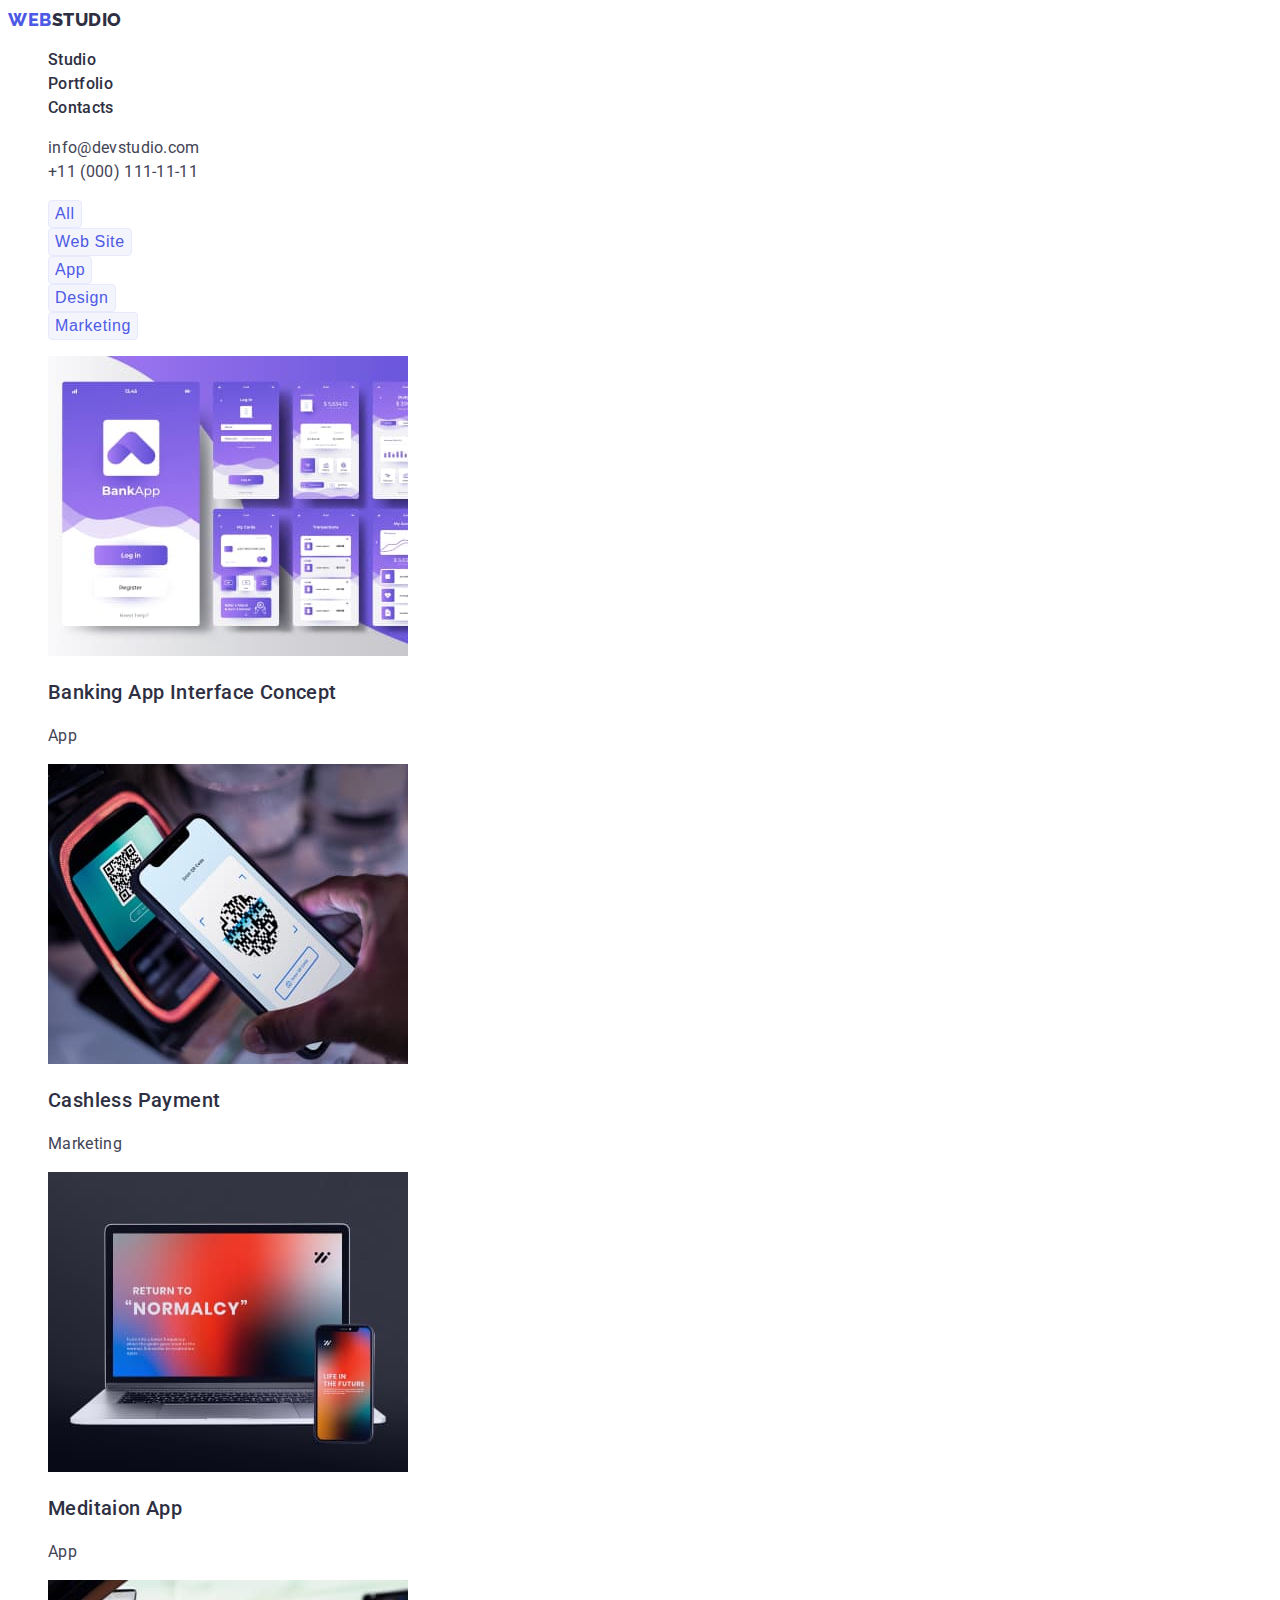
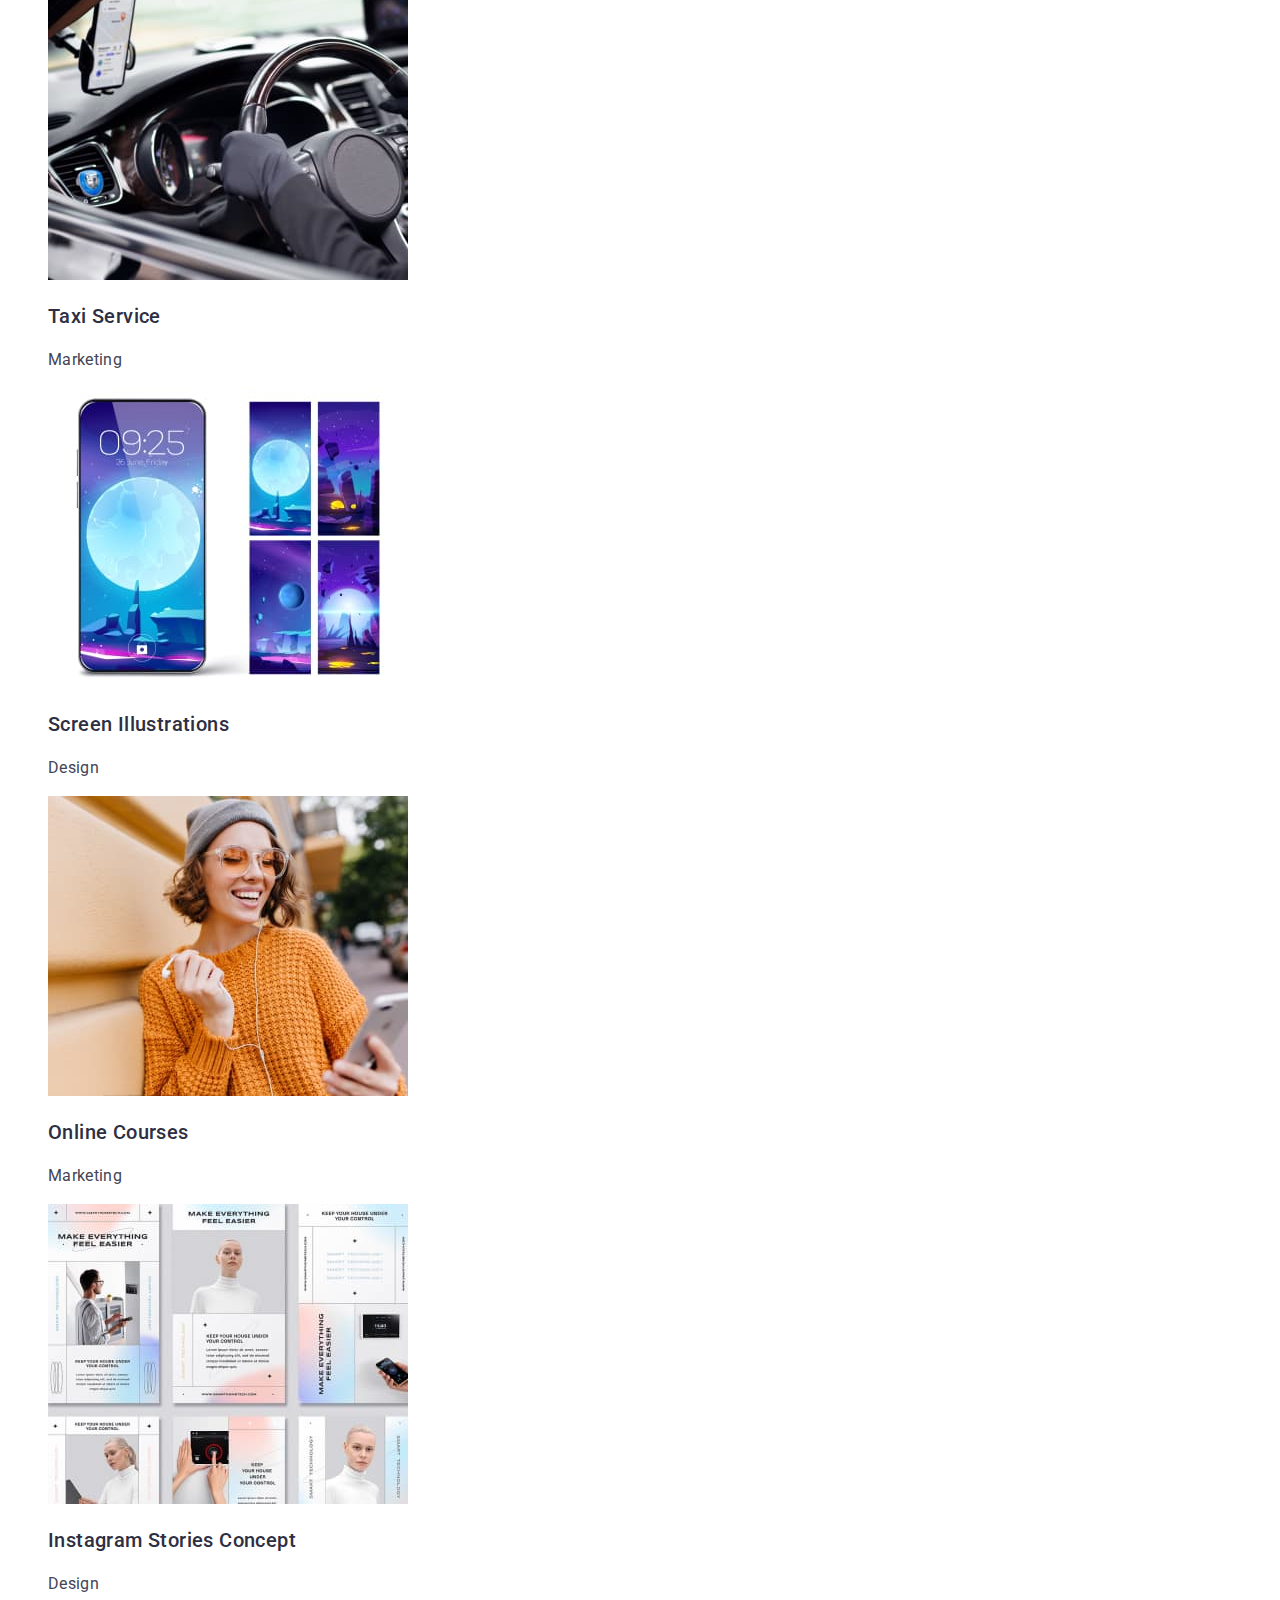
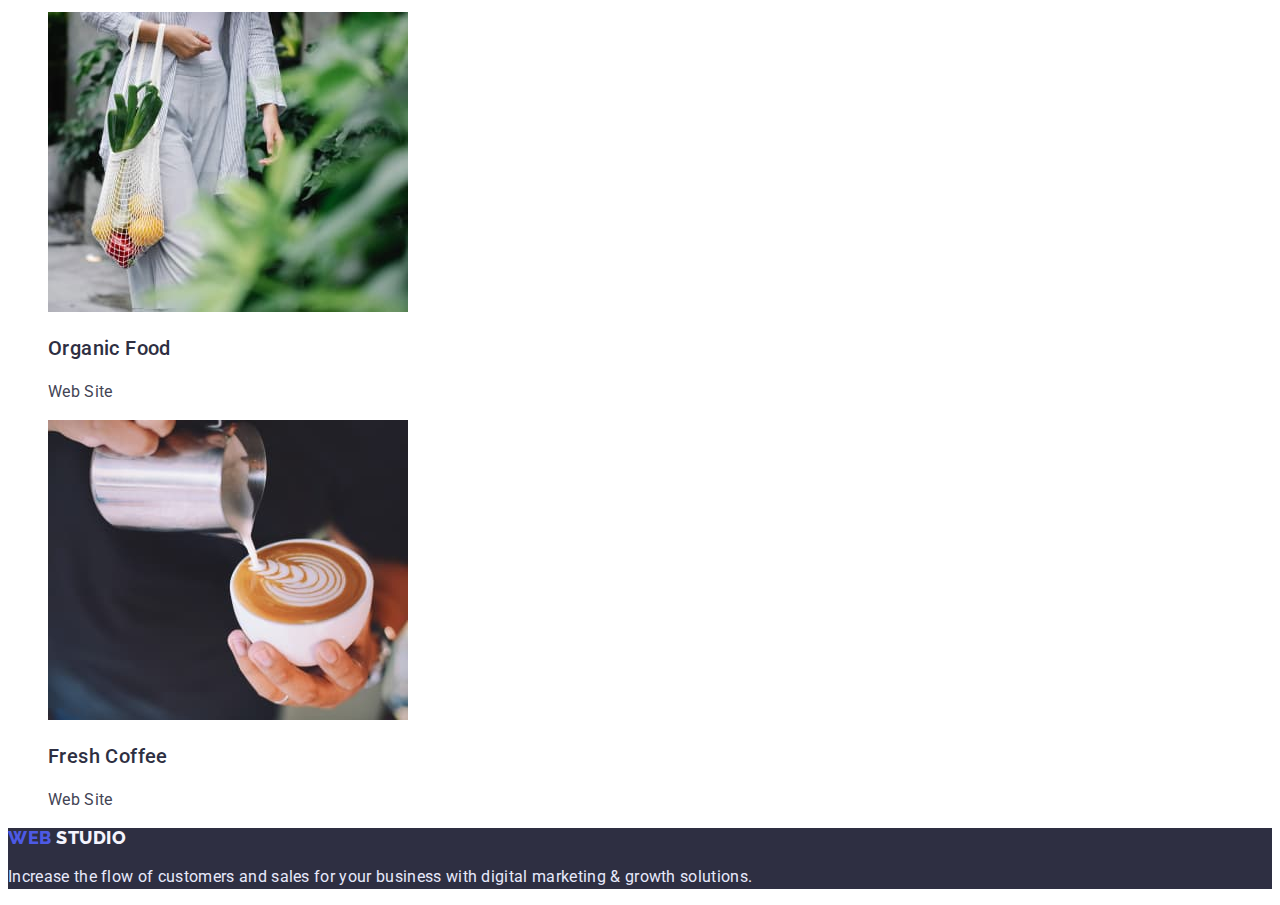
==== portfolio.html @ 437893ed "Add files via upload" ====
<!DOCTYPE html>
<html lang="en">

<head>
    <meta charset="UTF-8">
    <meta http-equiv="X-UA-Compatible" content="IE=edge">
    <meta name="viewport" content="width=device-width, initial-scale=1.0">
    <title>Document</title>
    <link rel="stylesheet" href="./css/styles.css">
    <link
        href="https://fonts.googleapis.com/css2?family=Raleway:wght@800&family=Roboto:wght@400;500;700;900&display=swap"
        rel="stylesheet">

<body>
    <header>
        <nav>
            <a href="./index.html" class="logo"><span class="logo-web">Web</span><span
                    class="logo-studio">Studio</span></a>
            <ul class="stud-portf-con">
                <li> <a href="./index.html" class="navigation">Studio </a> </li>
                <li> <a href="./portfolio.html" class="navigation"> Portfolio</a></li>
                <li> <a href="" class="navigation"> Contacts</a></li>
            </ul>
        </nav>
        <address>
            <ul class="contacts-list">
                <li><a href="mailto:info@devstudio.com" class="contacts"> info@devstudio.com</a></li>
                <li><a href="tel:+110001111111" class="contacts"> +11 (000) 111-11-11</a></li>
            </ul>
        </address>

    </header>
    <main class="main-portfolio">
        <ul class="portolio-butt">
            <li><button type="button" class="butt">All</button></li>
            <li><button type="button" class="butt">Web Site </button></li>
            <li><button type="button" class="butt">App </button></li>
            <li><button type="button" class="butt">Design</button></li>
            <li><button type="button" class="butt">Marketing</button></li>
        </ul>

        <ul class="row">
            <li class="project-app">
                <img src="./images/app.jpg" alt="App" width="360" class="img-app">
                <h3 class="header-portfolio">Banking App Interface Concept</h3>
                <p class="text-portfolio">App</p>
            </li>
            <li class="project-terminal">
                <img src="./images/terminal.jpg" alt="terminal" width="360">
                <h3 class="header-portfolio">Cashless Payment</h3>
                <p class="text-portfolio">Marketing</p>
            </li>
            <li class="project-laptop">
                <img src="./images/laptop.jpg" alt="laptop" width="360">
                <h3 class="header-portfolio">Meditaion App</h3>
                <p class="text-portfolio">App</p>
            </li>
            <li class="project-helm">
                <img src="./images/helm.jpg" alt="helm" width="360">
                <h3 class="header-portfolio">Taxi Service</h3>
                <p class="text-portfolio">Marketing</p>
            </li>
            <li class="project-phone">
                <img src="./images/phone.jpg" alt="phone" width="360">
                <h3 class="header-portfolio">Screen Illustrations</h3>
                <p class="text-portfolio">Design</p>
            </li>
            <li class="project-girl">
                <img src="./images/girl.jpg" alt="girl" width="360">
                <h3 class="header-portfolio">Online Courses</h3>
                <p class="text-portfolio">Marketing</p>
            </li>
            <li class="project-collage">
                <img src="./images/collage.jpg" alt="collage" width="360">
                <h3 class="header-portfolio">Instagram Stories Concept</h3>
                <p class="text-portfolio">Design</p>
            </li>
            <li class="project-shopper">
                <img src="./images/shopper.jpg" alt="shopper" width="360">
                <h3 class="header-portfolio">Organic Food</h3>
                <p class="text-portfolio">Web Site</p>
            </li>
            <li class="project-coffee">
                <img src="./images/coffee.jpg" alt="coffee" width="360">
                <h3 class="header-portfolio">Fresh Coffee</h3>
                <p class="text-portfolio">Web Site</p>
            </li>
        </ul>


    </main>
    <footer class="footer">
        <a href="./index.html" class="logo-f"><span class="logo-web-f"> Web</span><span class="logo-studio-f">
                Studio</span></a>
        <p class="text-f">Increase the flow of customers and sales for your business with digital marketing & growth
            solutions.
        </p>
    </footer>
---- css/styles.css ----
body {
  font-family: "Roboto", sans-serif;
  color: var(--dark);
  background: var(--white);
}
:root {
  --primary-brand: #4d5ae5;
  --pressed-state: #404bbf;
  --dark: #2e2f42;
  --success: #31d0aa;
  --text: #434455;
  --subtle-text: #8e8f99;
  --accent: #e7e9fc;
  --light: #f4f4fd;
  --modal-overlay: #2e2f42;
  --hero-background: #2e2f42;
  --white: #ffffff;
}
.logo {
  font-family: "Raleway", sans-serif;
  font-weight: 800;
  font-size: 18px;
  line-height: 1.33;
  letter-spacing: 0.03em;
  text-transform: uppercase;
  text-decoration: none;
}
.logo-web {
  color: var(--primary-brand);
}
.logo-studio {
  color: var(--dark);
}
.stud-portf-con {
  list-style: none;
}
.navigation {
  font-weight: 500;
  font-size: 16px;
  line-height: 1.5;
  letter-spacing: 0.02em;
  color: var(--dark);
  text-decoration: none;
  list-style: none;
}
.navigation:active {
  color: var(--pressed-state);
}
.contacts-list {
  list-style: none;
}
.contacts {
  font-weight: 400;
  font-size: 16px;
  line-height: 1.5;
  letter-spacing: 0.02em;
  color: var(--text);
  font-style: normal;
  text-decoration: none;
}
.section-item {
  background: var(--hero-background);
}
.main-header {
  font-size: 56px;
  line-height: 1.07;
  letter-spacing: 0.02em;
  color: var(--white);
  width: 550px;
}
.order {
  background: var(--primary-brand);
  border-radius: 4px;
  font-weight: 500;
  font-size: 16px;
  letter-spacing: 0.04em;
  color: var(--white);
}
.order:hover,
.order:focus {
  background: var(--pressed-state1);
}
.advanteges-list,
.wp-img,
.contacts-list,
.portolio-butt,
.row {
  list-style: none;
}

.advant-header {
  font-weight: 500;
  font-size: 20px;
  line-height: 1.2;
  letter-spacing: 0.02em;
  color: var(--dark);
}
.advant-text {
  font-weight: 400;
  font-size: 16px;
  line-height: 1.5;
  letter-spacing: 0.02em;
  color: var(--text);
}
.header-proc ,
.header-team {
  font-weight: 700;
  font-size: 36px;
  line-height: 1.1;
  letter-spacing: 0.02em;
  color: var();
}
.name {
  font-weight: 500;
  font-size: 20px;
  line-height: 1.3;
  letter-spacing: 0.02em;
}
.position {
  font-weight: 400;
  font-size: 16px;
  line-height: 1.5;
  letter-spacing: 0.02em;
  color: var(--text);
}
.team {
  background: var(--light);
}
ul.personal > li {
  background: var(--white);
}
.footer {
  background-color: var(--dark);
}
.logo-f {
  font-family: "Raleway", sans-serif;
  font-weight: 800;
  font-size: 18px;
  line-height: 1.16;
  letter-spacing: 0.03em;
  text-transform: uppercase;
  text-decoration: none;
}
.logo-web-f {
  color: var(--primary-brand);
}
.logo-studio-f {
  color: var(--light);
}
.text-f {
  font-weight: 400;
  font-size: 16px;
  line-height: 1.5;
  letter-spacing: 0.02em;
  color: var(--accent);
}
.butt {
  font-weight: 500;
  font-size: 16px;
  line-height: 1.5;
  letter-spacing: 0.04em;
  color: var(--primary-brand);
  background: var(--light);
  border: 1px solid #e7e9fc;
  border-radius: 4px;
}
.header-portfolio {
  font-weight: 500;
  font-size: 20px;
  line-height: 1.2;
  letter-spacing: 0.02em;
  color: var(--dark);
}
.text-portfolio {
  font-weight: 400;
  font-size: 16px;
  line-height: 1.5;
  letter-spacing: 0.02em;
  color: var(--text);
}
.visually-hidden {
  position: absolute;
  width: 1px;
  height: 1px;
  margin: -1px;
  border: 0;
  padding: 0;
  white-space: nowrap;
  clip-path: inset(100%);
  clip: rect(0 0 0 0);
  overflow: hidden;
}
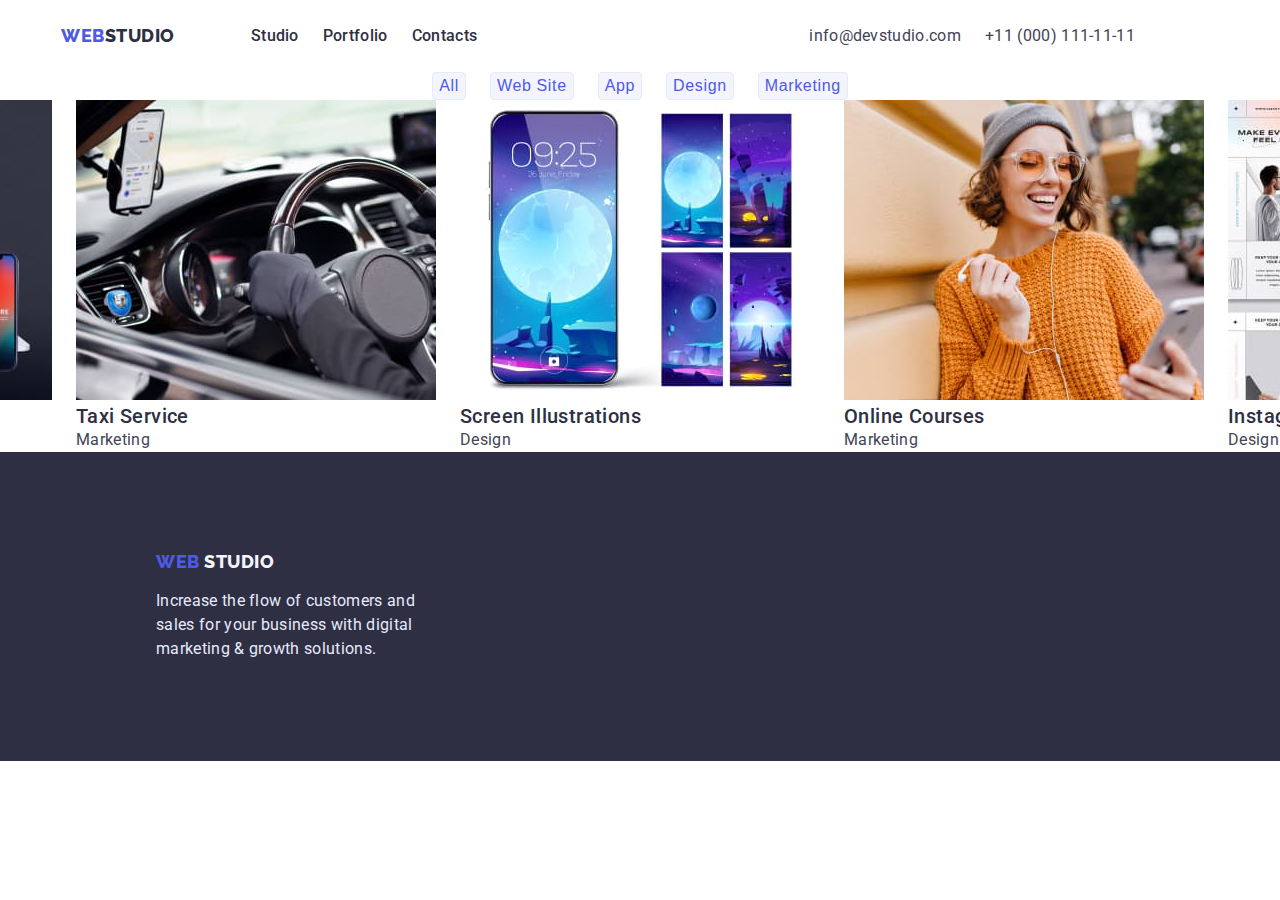
==== commit ca4b046a: "Add files via upload" ====
--- a/portfolio.html
+++ b/portfolio.html
@@ -13,24 +13,27 @@
 
 <body>
     <header>
-        <nav>
-            <a href="./index.html" class="logo"><span class="logo-web">Web</span><span
-                    class="logo-studio">Studio</span></a>
-            <ul class="stud-portf-con">
-                <li> <a href="./index.html" class="navigation">Studio </a> </li>
-                <li> <a href="./portfolio.html" class="navigation"> Portfolio</a></li>
-                <li> <a href="" class="navigation"> Contacts</a></li>
-            </ul>
-        </nav>
-        <address>
-            <ul class="contacts-list">
-                <li><a href="mailto:info@devstudio.com" class="contacts"> info@devstudio.com</a></li>
-                <li><a href="tel:+110001111111" class="contacts"> +11 (000) 111-11-11</a></li>
-            </ul>
-        </address>
+        <div class="container header-cont">
+            <nav class="nav-header">
+                <a href="./index.html" class="logo"><span class="logo-web">Web</span><span
+                        class="logo-studio">Studio</span></a>
+                <ul class="stud-portf-con">
+                    <li> <a href="./index.html" class="navigation">Studio </a> </li>
+                    <li> <a href="./portfolio.html" class="navigation"> Portfolio</a></li>
+                    <li> <a href="" class="navigation"> Contacts</a></li>
+                </ul>
+            </nav>
+            <address class="address-cont">
+                <ul class="contacts-list">
+                    <li><a href="mailto:info@devstudio.com" class="contacts"> info@devstudio.com</a></li>
+                    <li><a href="tel:+110001111111" class="contacts"> +11 (000) 111-11-11</a></li>
+                </ul>
+            </address>
+        </div>
 
     </header>
     <main class="main-portfolio">
+        <div class="container">
         <ul class="portolio-butt">
             <li><button type="button" class="butt">All</button></li>
             <li><button type="button" class="butt">Web Site </button></li>
@@ -38,7 +41,7 @@
             <li><button type="button" class="butt">Design</button></li>
             <li><button type="button" class="butt">Marketing</button></li>
         </ul>
-
+            </div>
         <ul class="row">
             <li class="project-app">
                 <img src="./images/app.jpg" alt="App" width="360" class="img-app">
--- a/css/styles.css
+++ b/css/styles.css
@@ -2,6 +2,7 @@
   font-family: "Roboto", sans-serif;
   color: var(--dark);
   background: var(--white);
+  margin: 0;
 }
 :root {
   --primary-brand: #4d5ae5;
@@ -24,6 +25,7 @@
   letter-spacing: 0.03em;
   text-transform: uppercase;
   text-decoration: none;
+  margin-right: 76px;
 }
 .logo-web {
   color: var(--primary-brand);
@@ -31,9 +33,7 @@
 .logo-studio {
   color: var(--dark);
 }
-.stud-portf-con {
-  list-style: none;
-}
+
 .navigation {
   font-weight: 500;
   font-size: 16px;
@@ -46,8 +46,17 @@
 .navigation:active {
   color: var(--pressed-state);
 }
+.address-cont {
+  display: flex;
+  margin-left: 332px;
+}
 .contacts-list {
   list-style: none;
+  justify-content: flex-end;
+  gap: 40px;
+}
+.stud-portf-con {
+  gap: 40px;
 }
 .contacts {
   font-weight: 400;
@@ -60,6 +69,7 @@
 }
 .section-item {
   background: var(--hero-background);
+  display: block;
 }
 .main-header {
   font-size: 56px;
@@ -67,6 +77,8 @@
   letter-spacing: 0.02em;
   color: var(--white);
   width: 550px;
+  text-align: center;
+  margin-bottom: 48px;
 }
 .order {
   background: var(--primary-brand);
@@ -75,17 +87,27 @@
   font-size: 16px;
   letter-spacing: 0.04em;
   color: var(--white);
+  text-align: center;
+  margin-left: 200px;
+  border: 0;
+  width: 169px;
+  height: 56px;
 }
 .order:hover,
 .order:focus {
-  background: var(--pressed-state1);
+  background: var(--pressed-state)
 }
 .advanteges-list,
 .wp-img,
 .contacts-list,
 .portolio-butt,
-.row {
+.row,
+.stud-portf-con,
+.personal {
   list-style: none;
+  display: flex;
+  justify-content: center;
+  gap: 24px;
 }
 
 .advant-header {
@@ -102,19 +124,23 @@
   letter-spacing: 0.02em;
   color: var(--text);
 }
-.header-proc ,
+.header-proc,
 .header-team {
   font-weight: 700;
   font-size: 36px;
   line-height: 1.1;
   letter-spacing: 0.02em;
   color: var();
+  text-align: center;
+  margin-bottom: 72px;
 }
 .name {
   font-weight: 500;
   font-size: 20px;
   line-height: 1.3;
   letter-spacing: 0.02em;
+  text-align: center;
+  margin-bottom: 8px;
 }
 .position {
   font-weight: 400;
@@ -122,15 +148,24 @@
   line-height: 1.5;
   letter-spacing: 0.02em;
   color: var(--text);
-}
-.team {
+  text-align: center;
+}
+.section-team {
+  padding: 120px 156px;
   background: var(--light);
 }
 ul.personal > li {
   background: var(--white);
+  height: 380px;
+}
+li.worker > img {
+  margin-bottom: 32px;
 }
 .footer {
   background-color: var(--dark);
+  padding-top: 100px ;
+  padding-bottom: 100px;
+  padding-left: 156px;
 }
 .logo-f {
   font-family: "Raleway", sans-serif;
@@ -140,12 +175,15 @@
   letter-spacing: 0.03em;
   text-transform: uppercase;
   text-decoration: none;
+  
 }
 .logo-web-f {
   color: var(--primary-brand);
+  
 }
 .logo-studio-f {
   color: var(--light);
+ 
 }
 .text-f {
   font-weight: 400;
@@ -153,6 +191,8 @@
   line-height: 1.5;
   letter-spacing: 0.02em;
   color: var(--accent);
+  width: 264px;
+  margin-top: 16px;
 }
 .butt {
   font-weight: 500;
@@ -189,4 +229,49 @@
   clip-path: inset(100%);
   clip: rect(0 0 0 0);
   overflow: hidden;
+}
+h1,
+h2,
+h3,
+h4,
+h5,
+h6,
+p,
+ul {
+  margin: 0;
+  padding: 0;
+}
+.container {
+  max-width: 1158px;
+  padding: 0 15px;
+  margin: 0 auto;
+}
+.container.header-cont {
+  display: flex;
+}
+.nav-header {
+  display: flex;
+  justify-content: flex-start;
+}
+header {
+  padding-top: 24px;
+  padding-bottom: 24px;
+}
+.section-item {
+  max-height: 600px;
+  padding-top: 260px;
+  padding-left: 472px;
+  padding-bottom: 206px;
+}
+.section-features {
+  padding-top: 120px;
+  padding-bottom: 120px;
+  padding-right: 156px;
+  padding-left: 156px;
+}
+.section-team {
+  padding: 120px 156px;
+}
+.main-portfolio{
+  
 }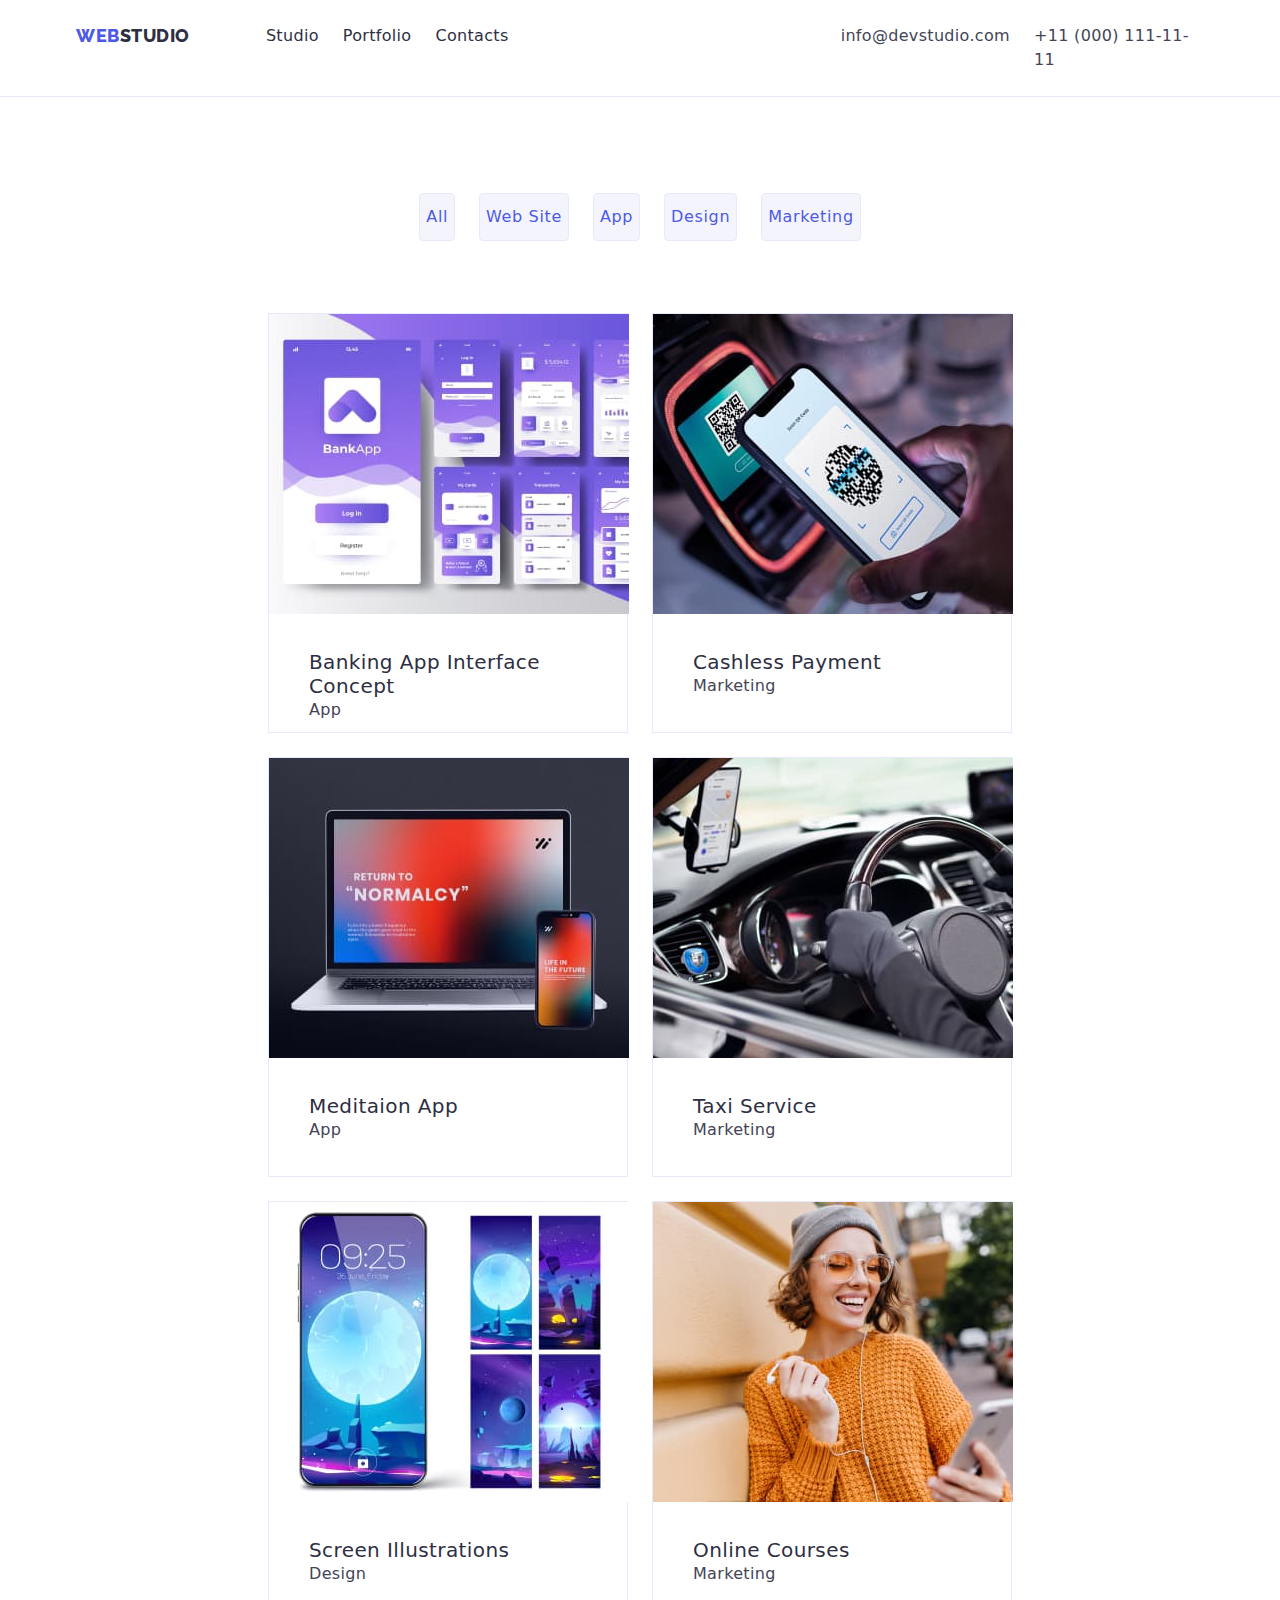
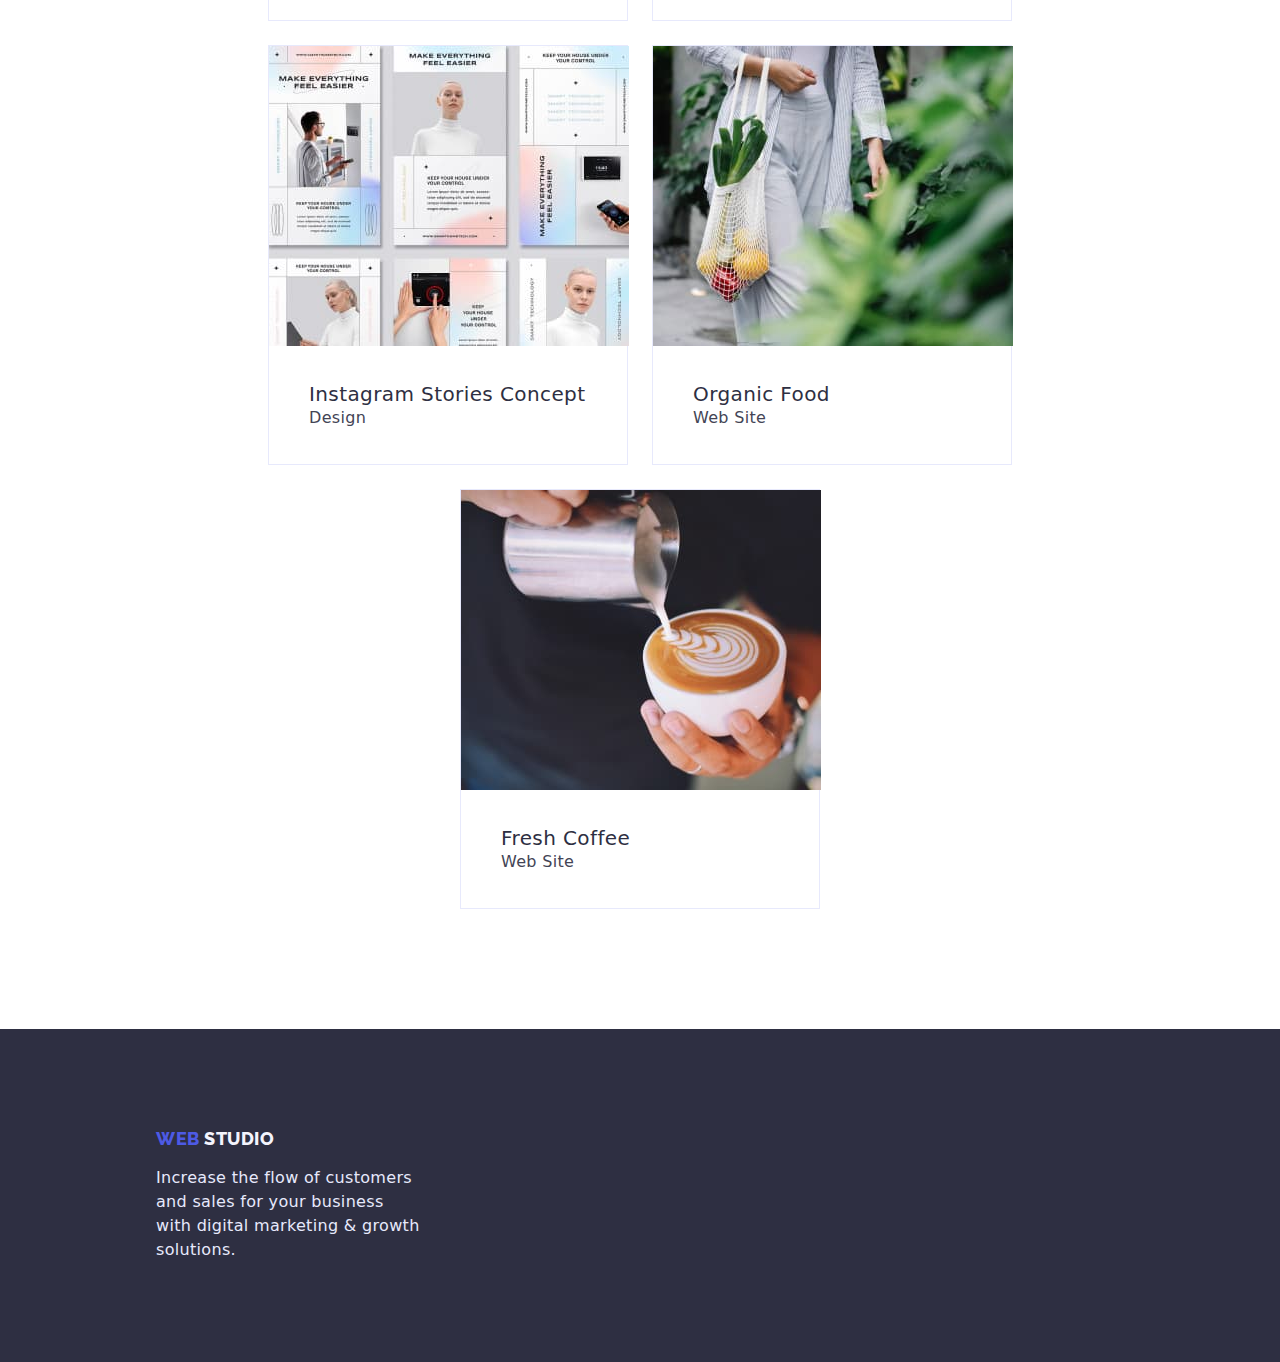
==== commit e0cad8b2: "Add files via upload" ====
--- a/portfolio.html
+++ b/portfolio.html
@@ -10,6 +10,7 @@
     <link
         href="https://fonts.googleapis.com/css2?family=Raleway:wght@800&family=Roboto:wght@400;500;700;900&display=swap"
         rel="stylesheet">
+    <link rel="stylesheet" href="./css/modern-normalize.css">
 
 <body>
     <header>
@@ -33,63 +34,75 @@
 
     </header>
     <main class="main-portfolio">
-        <div class="container">
-        <ul class="portolio-butt">
-            <li><button type="button" class="butt">All</button></li>
-            <li><button type="button" class="butt">Web Site </button></li>
-            <li><button type="button" class="butt">App </button></li>
-            <li><button type="button" class="butt">Design</button></li>
-            <li><button type="button" class="butt">Marketing</button></li>
-        </ul>
+        <section class="section portfolio-butt">
+            <div class="container">
+                <ul class="portolio-butt">
+                    <li><button type="button" class="butt">All</button></li>
+                    <li><button type="button" class="butt">Web Site </button></li>
+                    <li><button type="button" class="butt">App </button></li>
+                    <li><button type="button" class="butt">Design</button></li>
+                    <li><button type="button" class="butt">Marketing</button></li>
+                </ul>
             </div>
-        <ul class="row">
-            <li class="project-app">
-                <img src="./images/app.jpg" alt="App" width="360" class="img-app">
-                <h3 class="header-portfolio">Banking App Interface Concept</h3>
-                <p class="text-portfolio">App</p>
-            </li>
-            <li class="project-terminal">
-                <img src="./images/terminal.jpg" alt="terminal" width="360">
-                <h3 class="header-portfolio">Cashless Payment</h3>
-                <p class="text-portfolio">Marketing</p>
-            </li>
-            <li class="project-laptop">
-                <img src="./images/laptop.jpg" alt="laptop" width="360">
-                <h3 class="header-portfolio">Meditaion App</h3>
-                <p class="text-portfolio">App</p>
-            </li>
-            <li class="project-helm">
-                <img src="./images/helm.jpg" alt="helm" width="360">
-                <h3 class="header-portfolio">Taxi Service</h3>
-                <p class="text-portfolio">Marketing</p>
-            </li>
-            <li class="project-phone">
-                <img src="./images/phone.jpg" alt="phone" width="360">
-                <h3 class="header-portfolio">Screen Illustrations</h3>
-                <p class="text-portfolio">Design</p>
-            </li>
-            <li class="project-girl">
-                <img src="./images/girl.jpg" alt="girl" width="360">
-                <h3 class="header-portfolio">Online Courses</h3>
-                <p class="text-portfolio">Marketing</p>
-            </li>
-            <li class="project-collage">
-                <img src="./images/collage.jpg" alt="collage" width="360">
-                <h3 class="header-portfolio">Instagram Stories Concept</h3>
-                <p class="text-portfolio">Design</p>
-            </li>
-            <li class="project-shopper">
-                <img src="./images/shopper.jpg" alt="shopper" width="360">
-                <h3 class="header-portfolio">Organic Food</h3>
-                <p class="text-portfolio">Web Site</p>
-            </li>
-            <li class="project-coffee">
-                <img src="./images/coffee.jpg" alt="coffee" width="360">
-                <h3 class="header-portfolio">Fresh Coffee</h3>
-                <p class="text-portfolio">Web Site</p>
-            </li>
-        </ul>
+        </section>
+        <section class="section project">
+            <div class="container">
+                <ul class="row">
 
+                    <li class="li-project">
+                        <img src="./images/app.jpg" alt="App" width="360" class="img-app">
+                        <h3 class="header-portfolio">Banking App Interface Concept</h3>
+                        <p class="text-portfolio">App</p>
+                    </li>
+                    <li class="li-project">
+                        <img src="./images/terminal.jpg" alt="terminal" width="360">
+                        <h3 class="header-portfolio">Cashless Payment</h3>
+                        <p class="text-portfolio">Marketing</p>
+                    </li>
+                    <li class="li-project">
+                        <img src="./images/laptop.jpg" alt="laptop" width="360">
+                        <h3 class="header-portfolio">Meditaion App</h3>
+                        <p class="text-portfolio">App</p>
+                    </li>
+
+                    <li class="li-project">
+                        <img src="./images/helm.jpg" alt="helm" width="360">
+                        <h3 class="header-portfolio">Taxi Service</h3>
+                        <p class="text-portfolio">Marketing</p>
+                    </li>
+                    <li class="li-project">
+                        <img src="./images/phone.jpg" alt="phone" width="360">
+                        <h3 class="header-portfolio">Screen Illustrations</h3>
+                        <p class="text-portfolio">Design</p>
+                    </li>
+                    <li class="li-project">
+                        <img src="./images/girl.jpg" alt="girl" width="360">
+                        <h3 class="header-portfolio">Online Courses</h3>
+                        <p class="text-portfolio">Marketing</p>
+                    </li>
+
+                    <li class="li-project">
+                        <img src="./images/collage.jpg" alt="collage" width="360">
+                        <h3 class="header-portfolio">Instagram Stories Concept</h3>
+                        <p class="text-portfolio">Design</p>
+                    </li>
+                    <li class="li-project">
+                        <img src="./images/shopper.jpg" alt="shopper" width="360">
+                        <h3 class="header-portfolio">Organic Food</h3>
+                        <p class="text-portfolio">Web Site</p>
+                    </li>
+                    <li class="li-project">
+                        <img src="./images/coffee.jpg" alt="coffee" width="360">
+                        <h3 class="header-portfolio">Fresh Coffee</h3>
+                        <p class="text-portfolio">Web Site</p>
+                    </li>
+
+
+
+
+                </ul>
+            </div>
+        </section>
 
     </main>
     <footer class="footer">
--- a/css/styles.css
+++ b/css/styles.css
@@ -95,7 +95,7 @@
 }
 .order:hover,
 .order:focus {
-  background: var(--pressed-state)
+  background: var(--pressed-state);
 }
 .advanteges-list,
 .wp-img,
@@ -163,7 +163,7 @@
 }
 .footer {
   background-color: var(--dark);
-  padding-top: 100px ;
+  padding-top: 100px;
   padding-bottom: 100px;
   padding-left: 156px;
 }
@@ -175,15 +175,13 @@
   letter-spacing: 0.03em;
   text-transform: uppercase;
   text-decoration: none;
-  
+ 
 }
 .logo-web-f {
   color: var(--primary-brand);
-  
 }
 .logo-studio-f {
   color: var(--light);
- 
 }
 .text-f {
   font-weight: 400;
@@ -193,6 +191,7 @@
   color: var(--accent);
   width: 264px;
   margin-top: 16px;
+  
 }
 .butt {
   font-weight: 500;
@@ -203,6 +202,11 @@
   background: var(--light);
   border: 1px solid #e7e9fc;
   border-radius: 4px;
+  display: flex;
+  align-items: center;
+  text-align: center;
+  color: var(--primary-brand);
+  height: 48px;
 }
 .header-portfolio {
   font-weight: 500;
@@ -256,22 +260,51 @@
 header {
   padding-top: 24px;
   padding-bottom: 24px;
-}
-.section-item {
+  border-bottom: 1px solid #e7e9fc;
+}
+.section{
+  padding-right: 156px;
+  padding-left: 156px;
+}
+.section.item {
   max-height: 600px;
   padding-top: 260px;
   padding-left: 472px;
   padding-bottom: 206px;
-}
-.section-features {
+  background-color: var(--hero-background);
+}
+.section.features {
   padding-top: 120px;
   padding-bottom: 120px;
-  padding-right: 156px;
-  padding-left: 156px;
-}
-.section-team {
-  padding: 120px 156px;
-}
-.main-portfolio{
-  
+}
+.section.team {
+  padding-top: 120px;
+  padding-bottom: 120px ;
+}
+.main-portfolio {
+}
+.section.project {
+  padding-top:0;
+  padding-bottom:120px;
+}
+.section.portfolio-butt {
+  padding-top: 96px;
+  padding-bottom: 72px;
+}
+.row> li {
+  box-sizing: border-box;
+  background: var(--white);
+  border: 1px solid #e7e9fc;
+  width: 360px;
+  height: 420px;
+}
+.row {
+  flex-wrap: wrap;
+}
+.li-project>h3{
+  margin-left: 40px;
+  margin-top: 32px;
+}
+.li-project>p{
+  margin-left: 40px;
 }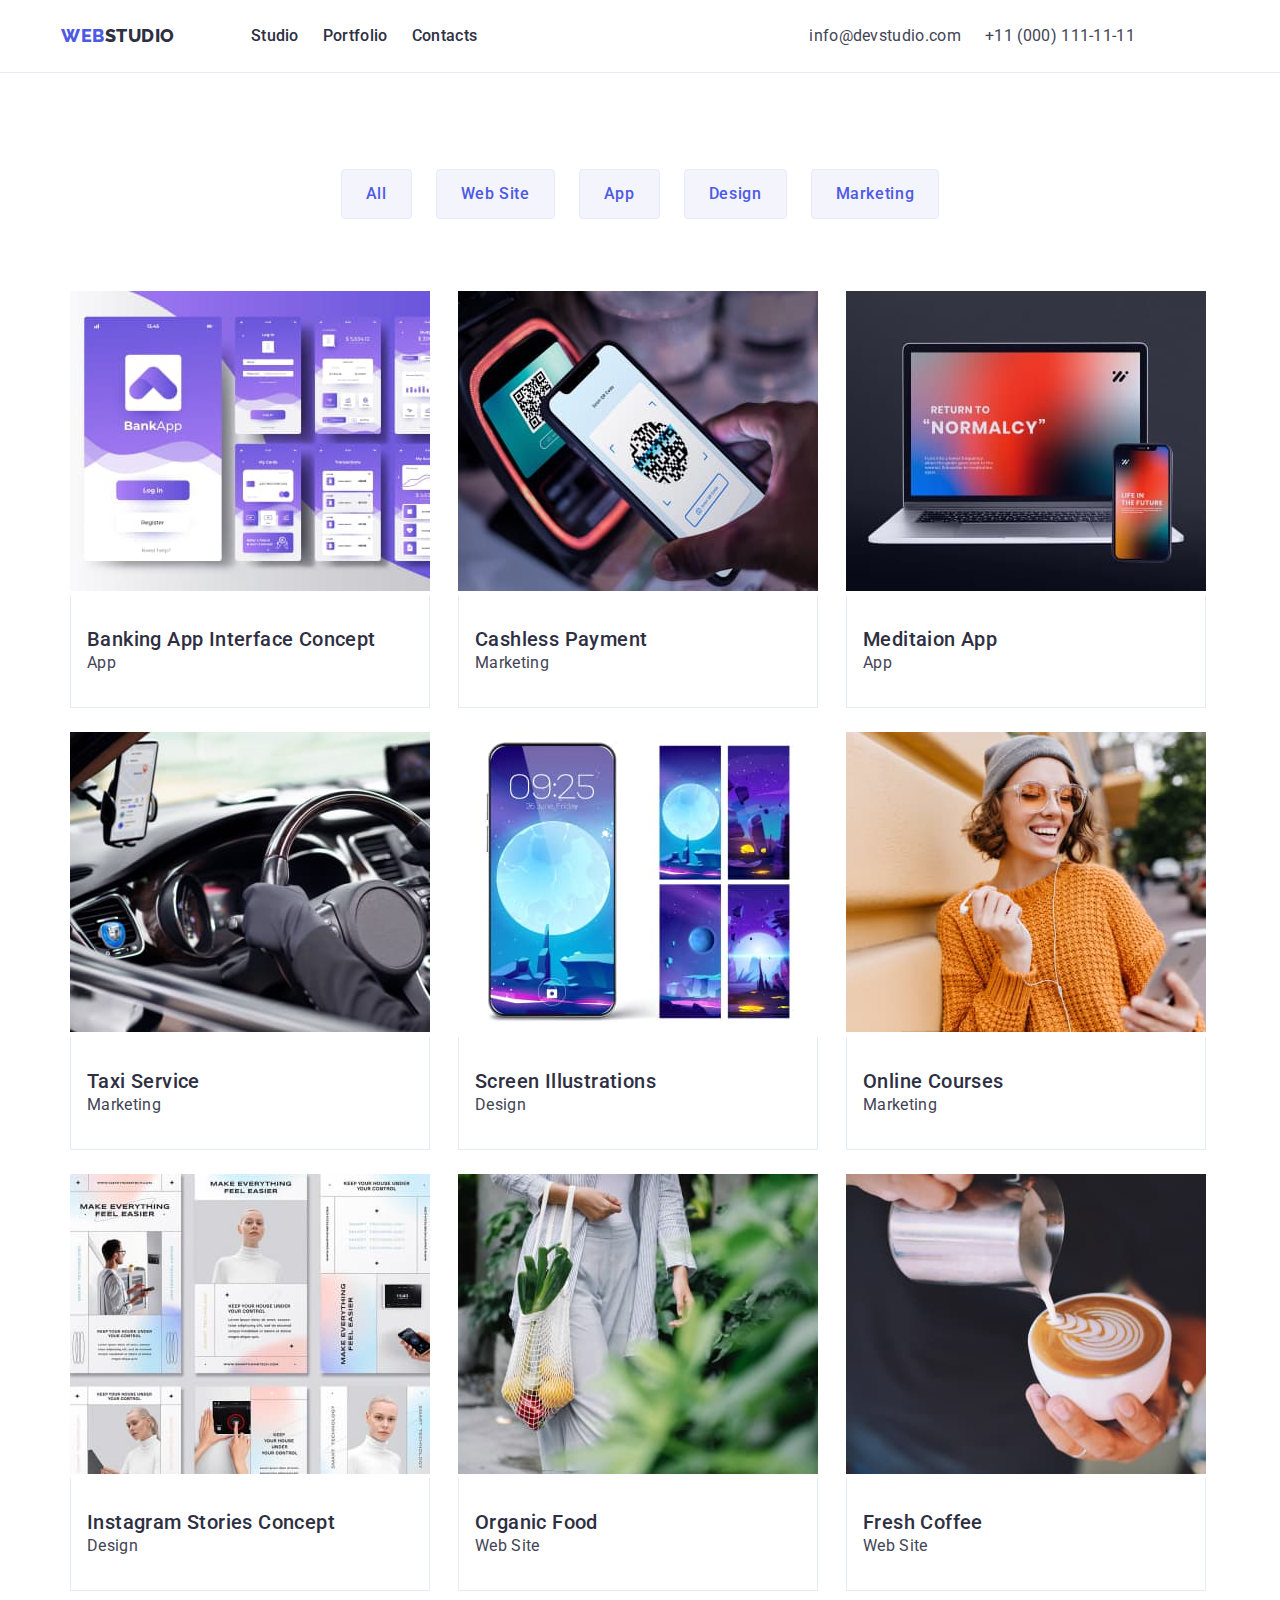
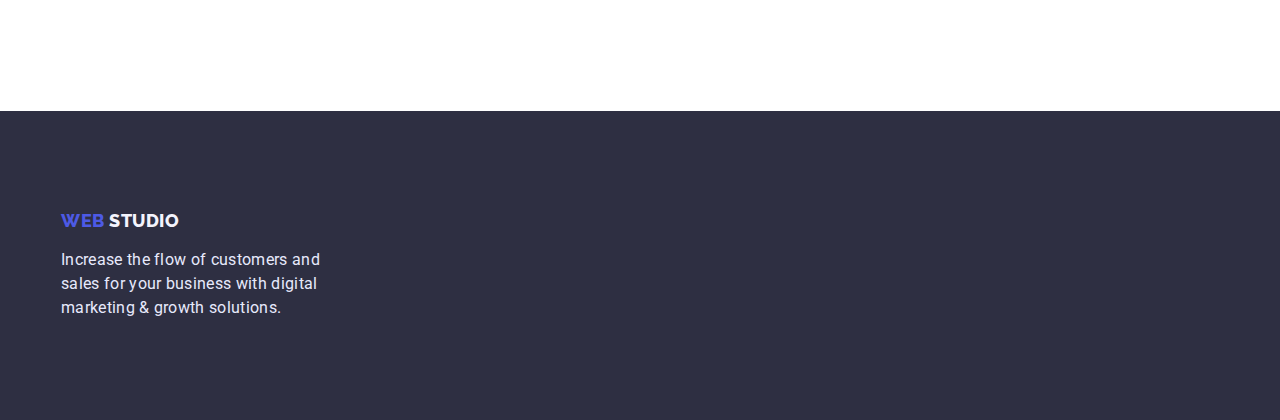
==== commit 6632bd8f: "Add files via upload" ====
--- a/portfolio.html
+++ b/portfolio.html
@@ -6,11 +6,12 @@
     <meta http-equiv="X-UA-Compatible" content="IE=edge">
     <meta name="viewport" content="width=device-width, initial-scale=1.0">
     <title>Document</title>
+    <link rel="stylesheet" href="./css/modern-normalize.css">
     <link rel="stylesheet" href="./css/styles.css">
     <link
         href="https://fonts.googleapis.com/css2?family=Raleway:wght@800&family=Roboto:wght@400;500;700;900&display=swap"
         rel="stylesheet">
-    <link rel="stylesheet" href="./css/modern-normalize.css">
+
 
 <body>
     <header>
@@ -33,9 +34,9 @@
         </div>
 
     </header>
-    <main class="main-portfolio">
-        <section class="section portfolio-butt">
-            <div class="container">
+    <main>
+        <section class="section butt-project">
+            <div class="container button">
                 <ul class="portolio-butt">
                     <li><button type="button" class="butt">All</button></li>
                     <li><button type="button" class="butt">Web Site </button></li>
@@ -43,58 +44,81 @@
                     <li><button type="button" class="butt">Design</button></li>
                     <li><button type="button" class="butt">Marketing</button></li>
                 </ul>
-            </div>
-        </section>
-        <section class="section project">
-            <div class="container">
+
                 <ul class="row">
 
                     <li class="li-project">
                         <img src="./images/app.jpg" alt="App" width="360" class="img-app">
-                        <h3 class="header-portfolio">Banking App Interface Concept</h3>
-                        <p class="text-portfolio">App</p>
+                        <div class="row-text">
+                            <h3 class="header-portfolio">Banking App Interface Concept</h3>
+                            <p class="text-portfolio">App</p>
+                        </div>
                     </li>
                     <li class="li-project">
                         <img src="./images/terminal.jpg" alt="terminal" width="360">
-                        <h3 class="header-portfolio">Cashless Payment</h3>
-                        <p class="text-portfolio">Marketing</p>
+                        <div class="row-text">
+                            <h3 class="header-portfolio">Cashless Payment</h3>
+                            <p class="text-portfolio">Marketing</p>
+                        </div>
+
                     </li>
                     <li class="li-project">
                         <img src="./images/laptop.jpg" alt="laptop" width="360">
-                        <h3 class="header-portfolio">Meditaion App</h3>
-                        <p class="text-portfolio">App</p>
+                        <div class="row-text">
+                            <h3 class="header-portfolio">Meditaion App</h3>
+                            <p class="text-portfolio">App</p>
+                        </div>
+
                     </li>
 
                     <li class="li-project">
                         <img src="./images/helm.jpg" alt="helm" width="360">
-                        <h3 class="header-portfolio">Taxi Service</h3>
-                        <p class="text-portfolio">Marketing</p>
+                        <div class="row-text">
+                            <h3 class="header-portfolio">Taxi Service</h3>
+                            <p class="text-portfolio">Marketing</p>
+                        </div>
+
                     </li>
                     <li class="li-project">
                         <img src="./images/phone.jpg" alt="phone" width="360">
-                        <h3 class="header-portfolio">Screen Illustrations</h3>
-                        <p class="text-portfolio">Design</p>
+                        <div class="row-text">
+                            <h3 class="header-portfolio">Screen Illustrations</h3>
+                            <p class="text-portfolio">Design</p>
+                        </div>
+
                     </li>
                     <li class="li-project">
                         <img src="./images/girl.jpg" alt="girl" width="360">
-                        <h3 class="header-portfolio">Online Courses</h3>
-                        <p class="text-portfolio">Marketing</p>
+                        <div class="row-text">
+                            <h3 class="header-portfolio">Online Courses</h3>
+                            <p class="text-portfolio">Marketing</p>
+                        </div>
+
                     </li>
 
                     <li class="li-project">
                         <img src="./images/collage.jpg" alt="collage" width="360">
-                        <h3 class="header-portfolio">Instagram Stories Concept</h3>
-                        <p class="text-portfolio">Design</p>
+                        <div class="row-text">
+                            <h3 class="header-portfolio">Instagram Stories Concept</h3>
+                            <p class="text-portfolio">Design</p>
+                        </div>
+
                     </li>
                     <li class="li-project">
                         <img src="./images/shopper.jpg" alt="shopper" width="360">
-                        <h3 class="header-portfolio">Organic Food</h3>
-                        <p class="text-portfolio">Web Site</p>
+                        <div class="row-text">
+                            <h3 class="header-portfolio">Organic Food</h3>
+                            <p class="text-portfolio">Web Site</p>
+                        </div>
+
                     </li>
                     <li class="li-project">
                         <img src="./images/coffee.jpg" alt="coffee" width="360">
-                        <h3 class="header-portfolio">Fresh Coffee</h3>
-                        <p class="text-portfolio">Web Site</p>
+                        <div class="row-text">
+                            <h3 class="header-portfolio">Fresh Coffee</h3>
+                            <p class="text-portfolio">Web Site</p>
+                        </div>
+
                     </li>
 
 
@@ -106,9 +130,11 @@
 
     </main>
     <footer class="footer">
-        <a href="./index.html" class="logo-f"><span class="logo-web-f"> Web</span><span class="logo-studio-f">
-                Studio</span></a>
-        <p class="text-f">Increase the flow of customers and sales for your business with digital marketing & growth
-            solutions.
-        </p>
+        <div class="container">
+            <a href="./index.html" class="logo-f"><span class="logo-web-f"> Web</span><span class="logo-studio-f">
+                    Studio</span></a>
+            <p class="text-f">Increase the flow of customers and sales for your business with digital marketing & growth
+                solutions.
+            </p>
+        </div>
     </footer>--- a/css/styles.css
+++ b/css/styles.css
@@ -2,7 +2,6 @@
   font-family: "Roboto", sans-serif;
   color: var(--dark);
   background: var(--white);
-  margin: 0;
 }
 :root {
   --primary-brand: #4d5ae5;
@@ -26,6 +25,9 @@
   text-transform: uppercase;
   text-decoration: none;
   margin-right: 76px;
+  padding-top: 24px;
+  padding-bottom: 24px;
+  
 }
 .logo-web {
   color: var(--primary-brand);
@@ -42,6 +44,8 @@
   color: var(--dark);
   text-decoration: none;
   list-style: none;
+
+
 }
 .navigation:active {
   color: var(--pressed-state);
@@ -54,9 +58,13 @@
   list-style: none;
   justify-content: flex-end;
   gap: 40px;
+  padding-top: 24px;
+  padding-bottom: 24px;
 }
 .stud-portf-con {
   gap: 40px;
+  padding-top: 24px;
+  padding-bottom: 24px;
 }
 .contacts {
   font-weight: 400;
@@ -67,11 +75,10 @@
   font-style: normal;
   text-decoration: none;
 }
-.section-item {
-  background: var(--hero-background);
-  display: block;
-}
+
+
 .main-header {
+  margin: 0 auto;
   font-size: 56px;
   line-height: 1.07;
   letter-spacing: 0.02em;
@@ -86,12 +93,14 @@
   font-weight: 500;
   font-size: 16px;
   letter-spacing: 0.04em;
+  line-height: 1.5;
   color: var(--white);
   text-align: center;
-  margin-left: 200px;
-  border: 0;
-  width: 169px;
-  height: 56px;
+  margin: 0 auto;
+  border: none;
+  padding: 16px 32px;
+  display: flex;
+  align-items: center;
 }
 .order:hover,
 .order:focus {
@@ -118,6 +127,7 @@
   color: var(--dark);
 }
 .advant-text {
+ flex-basis: calc((1140px - 3 * 24px) / 4);
   font-weight: 400;
   font-size: 16px;
   line-height: 1.5;
@@ -140,7 +150,7 @@
   line-height: 1.3;
   letter-spacing: 0.02em;
   text-align: center;
-  margin-bottom: 8px;
+ 
 }
 .position {
   font-weight: 400;
@@ -150,22 +160,23 @@
   color: var(--text);
   text-align: center;
 }
-.section-team {
-  padding: 120px 156px;
-  background: var(--light);
+.text-worker{
+padding-top: 32px; ;
+padding-bottom:32px ;
 }
 ul.personal > li {
   background: var(--white);
-  height: 380px;
-}
-li.worker > img {
-  margin-bottom: 32px;
-}
+  flex-basis: calc((1140px - 3 * 24px) / 4);
+  max-width: 264px;
+  border-radius: 0px 0px 4px 4px;
+  box-shadow: 0px 1px 6px rgba(46, 47, 66, 0.08), 0px 1px 1px rgba(46, 47, 66, 0.16), 0px 2px 1px rgba(46, 47, 66, 0.08);
+
+}
+
 .footer {
   background-color: var(--dark);
   padding-top: 100px;
   padding-bottom: 100px;
-  padding-left: 156px;
 }
 .logo-f {
   font-family: "Raleway", sans-serif;
@@ -175,7 +186,6 @@
   letter-spacing: 0.03em;
   text-transform: uppercase;
   text-decoration: none;
- 
 }
 .logo-web-f {
   color: var(--primary-brand);
@@ -191,7 +201,6 @@
   color: var(--accent);
   width: 264px;
   margin-top: 16px;
-  
 }
 .butt {
   font-weight: 500;
@@ -202,11 +211,15 @@
   background: var(--light);
   border: 1px solid #e7e9fc;
   border-radius: 4px;
-  display: flex;
-  align-items: center;
   text-align: center;
   color: var(--primary-brand);
-  height: 48px;
+  padding: 12px 24px;
+}
+.butt:hover,
+.butt:focus{
+ background-color: var(--pressed-state);
+ color:var(--white);
+
 }
 .header-portfolio {
   font-weight: 500;
@@ -247,7 +260,6 @@
 }
 .container {
   max-width: 1158px;
-  padding: 0 15px;
   margin: 0 auto;
 }
 .container.header-cont {
@@ -258,53 +270,52 @@
   justify-content: flex-start;
 }
 header {
-  padding-top: 24px;
-  padding-bottom: 24px;
   border-bottom: 1px solid #e7e9fc;
 }
-.section{
-  padding-right: 156px;
-  padding-left: 156px;
+.section.process{
+  padding-bottom: 120px;
 }
 .section.item {
-  max-height: 600px;
-  padding-top: 260px;
-  padding-left: 472px;
-  padding-bottom: 206px;
+  padding-top: 188px;
+  padding-bottom: 188px;
   background-color: var(--hero-background);
 }
 .section.features {
   padding-top: 120px;
   padding-bottom: 120px;
 }
-.section.team {
+.section.butt-project{
+padding-top: 96px;
+padding-bottom: 120px;
+}
+.section.team{
   padding-top: 120px;
-  padding-bottom: 120px ;
-}
-.main-portfolio {
-}
-.section.project {
-  padding-top:0;
-  padding-bottom:120px;
-}
-.section.portfolio-butt {
-  padding-top: 96px;
-  padding-bottom: 72px;
-}
-.row> li {
+  padding-bottom: 120px; 
+  background-color: var(--light);
+}
+
+.row > li {
   box-sizing: border-box;
   background: var(--white);
-  border: 1px solid #e7e9fc;
-  width: 360px;
-  height: 420px;
+  flex-basis: calc((1140px - 2 * 24px) / 3);
 }
 .row {
   flex-wrap: wrap;
 }
-.li-project>h3{
-  margin-left: 40px;
-  margin-top: 32px;
-}
-.li-project>p{
-  margin-left: 40px;
+
+.portolio-butt{
+  padding-bottom: 72px;
+}
+.row-text{
+ padding-top: 32px; 
+ padding-bottom: 32px;
+ padding-left: 16px;
+ border-left: 1px solid #E7E9FC;
+ border-right: 1px solid #E7E9FC;
+ border-bottom: 1px solid #E7E9FC;
+ max-width: 360px;
+}
+button:hover{
+  cursor:pointer;
+  
 }